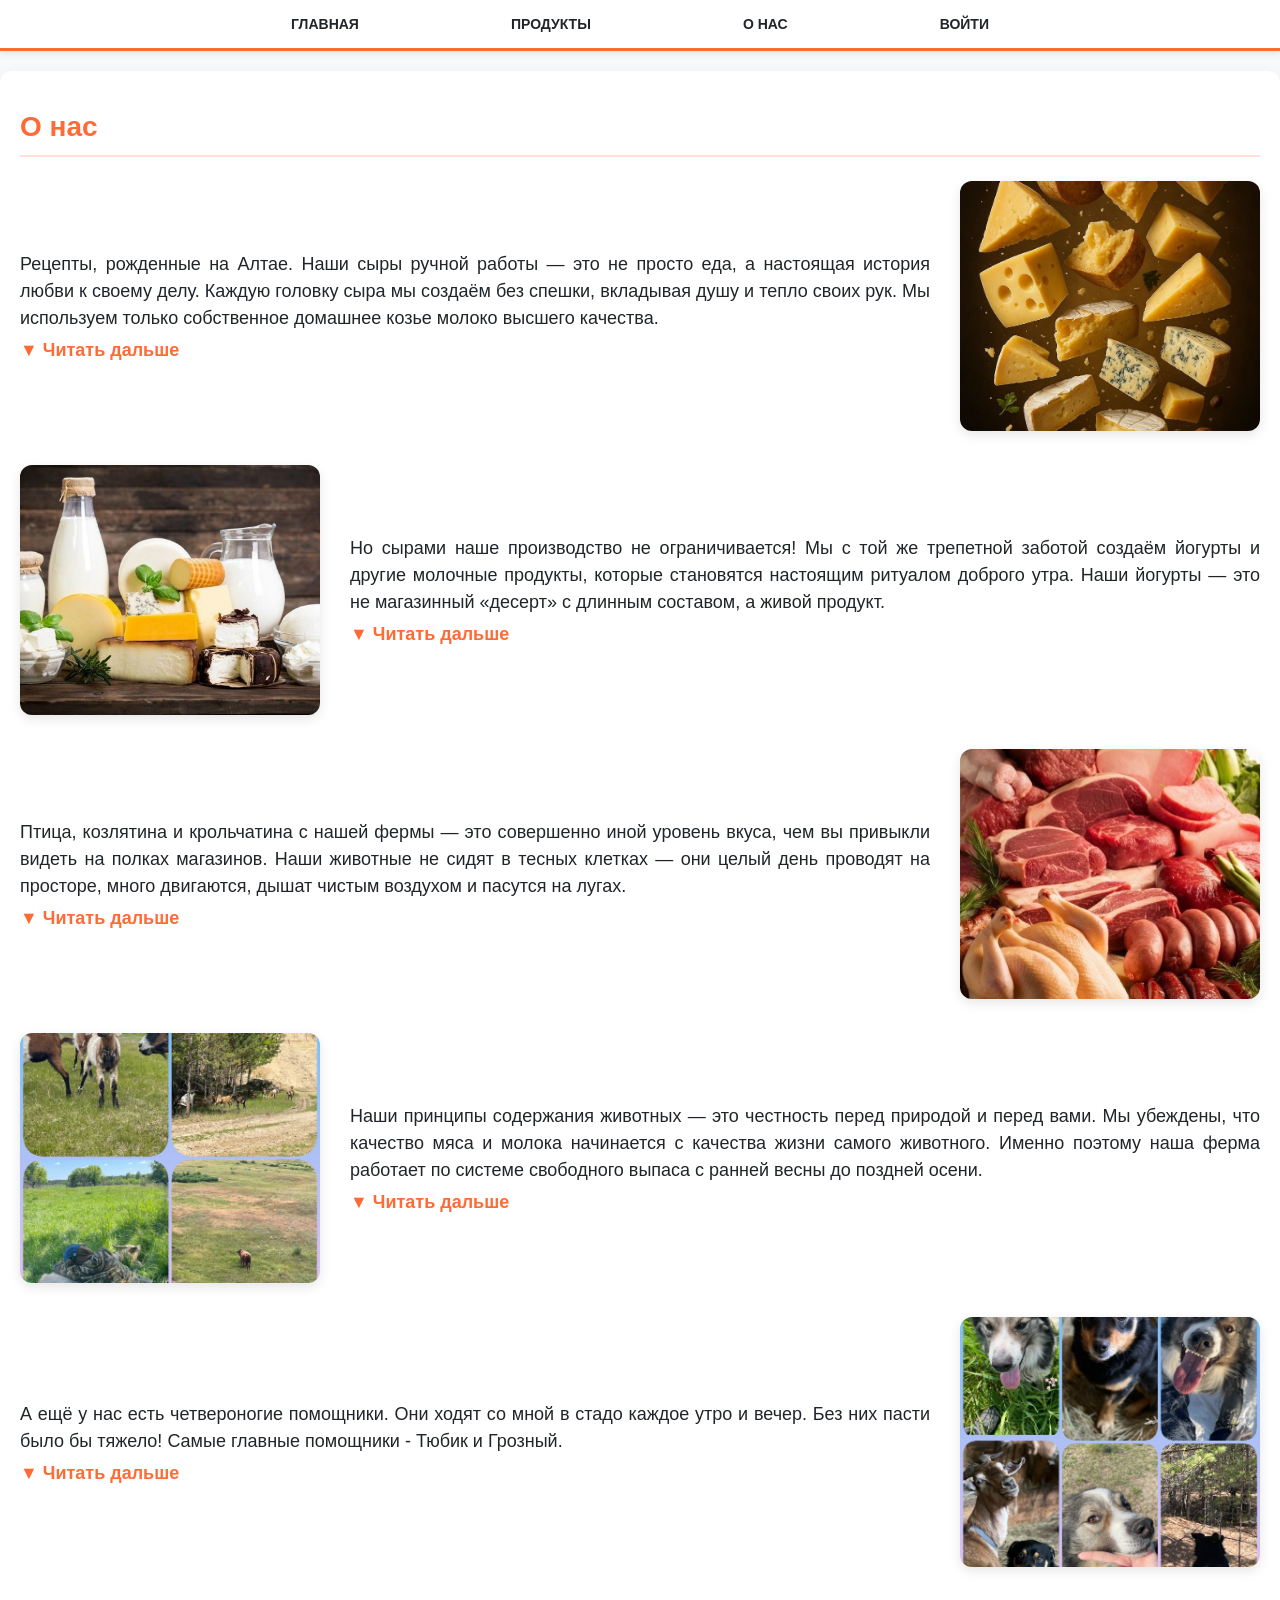
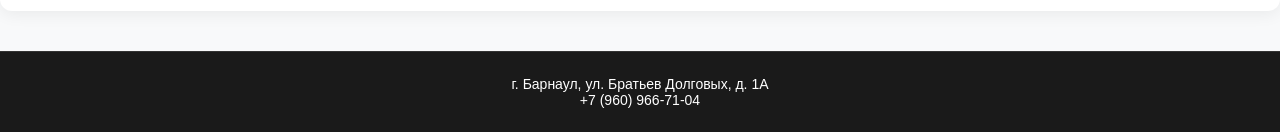
==== about.html @ 252f837a "Add files via upload" ====
<!doctype html>
<html lang="ru">
  <head>
    <meta charset="UTF-8" />
    <meta name="viewport" content="width=device-width, initial-scale=1.0" />
    <title>О нас</title>
    <link rel="stylesheet" href="css/style.css" />
  </head>
  <body>
    <header>
      <div id="menu-container"></div>
    </header>

    <div
      class="content about-section"
      style="
        margin-top: 20px;
        max-width: 1500px;
        margin-left: auto;
        margin-right: auto;
      "
    >
      <h2>О нас</h2>
      <div class="about-lines">
        <div class="about-line">
          <div class="about-text">
            <div class="expand-wrapper">
              <p
                class="expand-text"
                data-short="Рецепты, рожденные на Алтае. Наши сыры ручной работы — это не просто еда, а настоящая история любви к своему делу. Каждую головку сыра мы создаём без спешки, вкладывая душу и тепло своих рук. Мы используем только собственное домашнее козье молоко высшего качества."
                data-full="Рецепты, рожденные на Алтае. Наши сыры ручной работы — это не просто еда, а настоящая история любви к своему делу. Каждую головку сыра мы создаём без спешки, вкладывая душу и тепло своих рук. Мы используем только собственное домашнее козье молоко высшего качества. В наших сырах вы никогда не найдете консервантов, стабилизаторов, загустителей и искусственных красителей. Вообще ничего лишнего. Только самые натуральные ингредиенты, наша безграничная любовь к своему ремеслу и, конечно, терпение, ведь настоящий сыр не терпит суеты. Попробовав наш сыр всего один раз, вы запомните этот яркий, чистый вкус навсегда. Вы сможете отличить его от любого магазинного аналога даже с закрытыми глазами."
              >
                <span class="text-content"></span>
              </p>
              <span class="expand-link">▼ Читать дальше</span>
            </div>
          </div>
          <div class="about-image">
            <img src="img/about1.jpg" alt="Ферма" />
          </div>
        </div>

        <div class="about-line">
          <div class="about-text">
            <div class="expand-wrapper">
              <p
                class="expand-text"
                data-short="Но сырами наше производство не ограничивается! Мы с той же трепетной заботой создаём йогурты и другие молочные продукты, которые становятся настоящим ритуалом доброго утра. Наши йогурты — это не магазинный «десерт» с длинным составом, а живой продукт."
                data-full="Но сырами наше производство не ограничивается! Мы с той же трепетной заботой создаём йогурты и другие молочные продукты, которые становятся настоящим ритуалом доброго утра. Наши йогурты — это не магазинный «десерт» с длинным составом, а живой продукт. Мы не добавляем искусственных ароматизаторов или сахарозаменителей. Только натуральные закваски, которые дарят йогурту нежную, бархатистую текстуру и чистый сливочный вкус, знакомый с детства. Это идеальный завтрак для всей семьи: полезный, сытный и безопасный даже для самых маленьких. Он даёт энергию на целый день, не нагружая желудок. Начните своё утро с нас — и вы почувствуете разницу между «просто едой» и настоящей заботой о близких."
              >
                <span class="text-content"></span>
              </p>
              <span class="expand-link">▼ Читать дальше</span>
            </div>
          </div>
          <div class="about-image">
            <img src="img/about3.jpg" alt="Козы" />
          </div>
        </div>

        <div class="about-line">
          <div class="about-text">
            <div class="expand-wrapper">
              <p
                class="expand-text"
                data-short="Птица, козлятина и крольчатина с нашей фермы — это совершенно иной уровень вкуса, чем вы привыкли видеть на полках магазинов. Наши животные не сидят в тесных клетках — они целый день проводят на просторе, много двигаются, дышат чистым воздухом и пасутся на лугах."
                data-full="Птица, козлятина и крольчатина с нашей фермы — это совершенно иной уровень вкуса, чем вы привыкли видеть на полках магазинов. Наши животные не сидят в тесных клетках — они целый день проводят на просторе, много двигаются, дышат чистым воздухом и пасутся на лугах. Никаких гормонов роста, никаких кормовых добавок сомнительного происхождения. Только чистая природа и ежедневный уход. Именно такой образ жизни делает мясо невероятно мягким, сочным и ароматным, без специфического запаха, который часто отпугивает от покупной козлятины или кролика. Из нашего мяса получается идеальный шашлык — он не становится жёстким даже на углях, наваристый золотистый бульон с насыщенным вкусом и домашняя тушёнка, которая тает во рту. Мы ценим ваше время и предпочтения, поэтому разделываем тушу строго под ваш заказ: вы можете получить её целиком, разрубленную на крупные куски для казана, на аккуратные стейки или в виде фарша для котлет. Достаточно позвонить нам заранее — и мы подготовим заказ к определённому часу. Вы сможете забрать мясо лично, приехав на ферму, или заказать доставку с комфортом. Попробовав наше мясо один раз, вы больше не захотите покупать мясные полуфабрикаты в супермаркете — разница слишком очевидна."
              >
                <span class="text-content"></span>
              </p>
              <span class="expand-link">▼ Читать дальше</span>
            </div>
          </div>
          <div class="about-image">
            <img src="img/about2.jpg" alt="Овцы" />
          </div>
        </div>

        <div class="about-line">
          <div class="about-text">
            <div class="expand-wrapper">
              <p
                class="expand-text"
                data-short="Наши принципы содержания животных — это честность перед природой и перед вами. Мы убеждены, что качество мяса и молока начинается с качества жизни самого животного. Именно поэтому наша ферма работает по системе свободного выпаса с ранней весны до поздней осени."
                data-full="Наши принципы содержания животных — это честность перед природой и перед вами. Мы убеждены, что качество мяса и молока начинается с качества жизни самого животного. Именно поэтому наша ферма работает по системе свободного выпаса с ранней весны до поздней осени. В тёплое время года стадо проводит на пастбищах по 8–10 часов в день, постоянно двигаясь, общаясь, выбирая самые сочные травы. Зимой, конечно, животные находятся в тёплых помещениях с мягкой соломенной подстилкой. Рацион у наших подопечных полностью натуральный и сбалансированный. Мы сами заготавливаем сено и составляем меню для каждого вида животных отдельно. И знаете, зачем мы так стараемся? Потому что стресс, голод, страх и болезни меняют химический состав мяса и молока — они становятся жёсткими, кислыми или приобретают неприятный привкус. А мы хотим, чтобы вы чувствовали только радость от нашей еды. Каждый стейк, каждый стакан молока, каждая баночка йогурта — это отражение спокойной, сытой и здоровой жизни наших подопечных. Мы гордимся тем, что можем назвать себя не просто производителями, а хранителями настоящего деревенского уклада, где человек и животное существуют в гармонии."
              >
                <span class="text-content"></span>
              </p>
              <span class="expand-link">▼ Читать дальше</span>
            </div>
          </div>
          <div class="about-image">
            <img src="img/about4.jpg" alt="Свиньи" />
          </div>
        </div>

        <div class="about-line">
          <div class="about-text">
            <div class="expand-wrapper">
              <p
                class="expand-text"
                data-short="А ещё у нас есть четвероногие помощники. Они ходят со мной в стадо каждое утро и вечер. Без них пасти было бы тяжело! Самые главные помощники - Тюбик и Грозный."
                data-full="А ещё у нас есть четвероногие помощники. Они ходят со мной в стадо каждое утро и вечер. Без них пасти было бы тяжело! Самые главные помощники - Тюбик и Грозный. Днём они следят, чтобы никто не отбился, а ночью охраняют хозяйство. Гости сначала боятся их лая, а потом уходят, обнимаясь - они очень ласковые."
              >
                <span class="text-content"></span>
              </p>
              <span class="expand-link">▼ Читать дальше</span>
            </div>
          </div>
          <div class="about-image">
            <img src="img/about5.jpg" alt="Продукты" />
          </div>
        </div>
      </div>
    </div>

    <footer>
      <p>
        г. Барнаул, ул. Братьев Долговых, д. 1А <br />
        +7 (960) 966-71-04
      </p>
    </footer>

    <script src="js/script.js"></script>
  </body>
</html>
---- css/style.css ----
/* ===== Глобальные переменные и сброс ===== */
:root {
  --primary: #ff6b35;
  --primary-light: #ffe0d6;
  --primary-dark: #e65100;
  --secondary: #0096c7;
  --bg-light: #f8f9fa;
  --text-dark: #212529;
  --text-muted: #6c757d;
  --border: #dee2e6;
  --shadow: 0 2px 8px rgba(0, 0, 0, 0.1);
}

* {
  box-sizing: border-box;
  margin: 0;
  padding: 0;
}

body {
  font-family: "Montserrat", sans-serif;
  background-color: var(--bg-light);
  color: var(--text-dark);
  display: flex;
  flex-direction: column;
  min-height: 100vh;
}

/* ===== Шапка и меню ===== */
header {
  background: #ffffff;
  border-bottom: 3px solid var(--primary);
  box-shadow: var(--shadow);
  padding: 15px 0;
  position: sticky;
  top: 0;
  z-index: 1000;
}

nav ul {
  list-style: none;
  display: flex;
  justify-content: center;
  gap: 120px;
  margin: 0;
  padding: 0;
  flex-wrap: wrap;
}

nav a {
  text-decoration: none;
  color: var(--text-dark);
  font-weight: 600;
  text-transform: uppercase;
  font-size: 14px;
  padding: 8px 16px;
  border-radius: 24px;
  transition:
    background 0.2s,
    color 0.2s;
}

nav a:hover {
  background: var(--primary-light);
  color: var(--primary-dark);
}

.admin-link {
  color: var(--secondary) !important;
}

/* ===== Контент ===== */
.content {
  max-width: 1600px;
  margin: 20px auto 0;
  padding: 40px 20px;
  background: #ffffff;
  border-radius: 12px;
  box-shadow: 0 4px 16px rgba(0, 0, 0, 0.06);
  flex: 1;
  width: 100%;
}

h2 {
  color: var(--primary);
  border-bottom: 2px solid var(--primary-light);
  padding-bottom: 12px;
  margin-bottom: 24px;
  font-size: 28px;
}

h3 {
  margin: 20px 0 10px;
  color: var(--primary-dark);
}

.small-text {
  font-size: 13px;
  color: var(--text-muted);
  line-height: 1.5;
}

/* ===== Герой ===== */
.hero {
  position: relative;
  width: 100%;
  height: 480px;
  background-image: url("../img/index.png");
  background-size: cover;
  background-position: center;
  background-attachment: fixed;
  overflow: hidden;
  margin-bottom: 20px;
}

.hero-overlay {
  position: absolute;
  top: 0;
  left: 0;
  right: 0;
  bottom: 0;
  background: linear-gradient(
    135deg,
    rgba(0, 0, 0, 0.7) 0%,
    rgba(0, 0, 0, 0.3) 60%,
    transparent 100%
  );
  z-index: 1;
}

.hero-content {
  position: relative;
  z-index: 2;
  display: flex;
  justify-content: center;
  align-items: center;
  height: 100%;
  text-align: center;
  color: #fff;
}

.hero-title h1 {
  font-size: 2.6rem;
  font-weight: 700;
  margin-bottom: 10px;
  text-shadow: 0 2px 6px rgba(0, 0, 0, 0.7);
}

/* ===== Кнопки ===== */
.buy-ticket-btn,
.btn-primary {
  background: var(--primary);
  color: #fff;
  border: none;
  padding: 10px 24px;
  border-radius: 30px;
  cursor: pointer;
  font-weight: 600;
  transition:
    background 0.2s,
    box-shadow 0.2s,
    transform 0.1s;
  text-decoration: none;
  display: inline-block;
  font-size: 16px;
}

.buy-ticket-btn:hover,
.btn-primary:hover {
  background: var(--primary-dark);
  box-shadow: 0 6px 12px rgba(255, 107, 53, 0.4);
  transform: translateY(-1px);
}

/* ===== Формы (стили из log.css) ===== */
.container-auth {
  display: flex;
  justify-content: center;
  align-items: center;
  min-height: 80vh;
}

.reg {
  max-width: 500px;
  width: 100%;
  padding: 20px;
  background: #f9f9f9;
  border: 2px solid var(--primary);
  border-radius: 5px;
  animation: fade-in 0.5s ease-in-out;
}

@keyframes fade-in {
  from {
    opacity: 0;
    transform: translateX(-20px);
  }
  to {
    opacity: 1;
    transform: translateX(0);
  }
}

.reg h3 {
  font-size: 24px;
  font-weight: bold;
  margin-bottom: 20px;
  color: var(--primary);
}

.form-label {
  font-weight: bold;
  margin-bottom: 5px;
  color: var(--primary);
  display: block;
}

.form-control {
  width: 95%;
  height: 30px;
  padding: 10px;
  font-size: 16px;
  border: 1px solid var(--primary);
  border-radius: 5px;
  margin-bottom: 15px;
}

.form-text {
  font-size: 12px;
  color: #666;
  margin-bottom: 10px;
}

/* ===== Таблицы ===== */
.products-table,
.orders-table {
  width: 100%;
  border-collapse: collapse;
  margin-top: 20px;
  border-radius: 12px;
  overflow: hidden;
  box-shadow: 0 4px 12px rgba(0, 0, 0, 0.06);
}

.products-table thead th,
.orders-table th {
  background-color: var(--primary);
  color: #fff;
  padding: 14px 12px;
  font-weight: 600;
  text-align: left;
  font-size: 0.9rem;
  text-transform: uppercase;
  letter-spacing: 0.8px;
}

.products-table tbody tr,
.orders-table tr {
  border-bottom: 1px solid var(--border);
  transition: background 0.2s;
}

.products-table tbody tr:hover,
.orders-table tr:hover {
  background-color: var(--primary-light);
}

.products-table td,
.orders-table td {
  padding: 14px 12px;
  vertical-align: top;
}

.product-thumb {
  width: 90px;
  object-fit: cover;
  border-radius: 8px;
  border: 1px solid #dee2e6;
  box-shadow: 0 2px 4px rgba(0, 0, 0, 0.1);
}

/* ===== Сетка товаров ===== */
.product-grid {
  display: grid;
  grid-template-columns: repeat(3, 1fr);
  gap: 20px;
  max-width: 1200px;
  margin: 0 auto;
}

.product-card {
  border: 1px solid #dee2e6;
  border-radius: 8px;
  background: #fff;
  padding: 10px;
  display: flex;
  flex-direction: column;
}

.product-card-image img {
  width: 100%;
  height: 200px;
  object-fit: cover;
  border-radius: 8px;
}

.product-card-info {
  margin-top: 10px;
}

/* ===== Блок «О нас» ===== */
.about-section {
  max-width: 1100px;
  margin: 0 auto;
}

.about-lines {
  display: flex;
  flex-direction: column;
  gap: 30px;
}

.about-line {
  display: flex;
  gap: 30px;
  align-items: center;
}

.about-line:nth-child(even) {
  flex-direction: row-reverse;
}

.about-text {
  flex: 1;
  font-size: 18px;
  line-height: 1.6;
  text-align: justify;
}

.about-image {
  flex: 0 0 300px;
}

.about-image img {
  width: 100%;
  height: 250px;
  object-fit: cover;
  border-radius: 12px;
  box-shadow: 0 4px 12px rgba(0, 0, 0, 0.1);
}

.expand-wrapper .expand-link {
  cursor: pointer;
  color: var(--primary);
  font-weight: 600;
  user-select: none;
  display: block;
  margin-top: 4px;
}

.expand-text {
  position: relative;
  overflow: hidden;
  max-height: 4.5em;
  line-height: 1.5;
  transition: max-height 0.3s ease;
}

.expand-text.open {
  max-height: none;
}

/* ===== Каталог (линейный список) ===== */
.product-item {
  display: flex;
  gap: 50px;
  align-items: flex-start;
  padding: 15px 0;
  border-bottom: 1px solid #ccc;
}

.product-item .product-image img {
  width: 400px;
  height: 200px;
  object-fit: cover;
  border-radius: 5px;
}

.product-item .product-details-text h3 {
  margin: 0 0 10px;
}

.product-item .product-action-block {
  text-align: right;
  min-width: 150px;
}

.price-info {
  font-size: 1.2em;
  font-weight: bold;
  margin-bottom: 10px;
  color: #d32f2f;
}

/* ===== Личный кабинет ===== */
.lk-scroll-container {
  max-height: 450px;
  overflow-y: auto;
  padding-right: 8px;
  border: 1px solid #dee2e6;
  border-radius: 8px;
  padding: 10px;
}

.lk-scroll-content {
  margin-bottom: 10px;
}

/* ===== Фильтр ===== */
.filter-form {
  display: flex;
  gap: 12px;
  flex-wrap: wrap;
  align-items: flex-end;
  margin-bottom: 20px;
}

.filter-form select,
.filter-form input {
  padding: 6px 10px;
  border-radius: 6px;
  border: 1px solid var(--border);
  font-size: 14px;
}

/* ===== Футер ===== */
footer {
  background: #1a1a1a;
  color: white;
  padding: 24px 0;
  text-align: center;
  margin-top: 40px;
  border-top: 1px solid #333;
}

footer p {
  margin: 0;
  font-size: 14px;
}

/* ===== Адаптивность ===== */
@media (max-width: 768px) {
  .product-grid {
    grid-template-columns: 1fr 1fr;
  }
  .about-line {
    flex-direction: column !important;
  }
  .product-item {
    flex-direction: column;
    align-items: center;
    text-align: center;
  }
  .product-item .product-image img {
    width: 100%;
    height: auto;
  }
  nav ul {
    gap: 20px;
  }
  .hero {
    height: 300px;
  }
  .hero-title h1 {
    font-size: 1.8rem;
  }
}
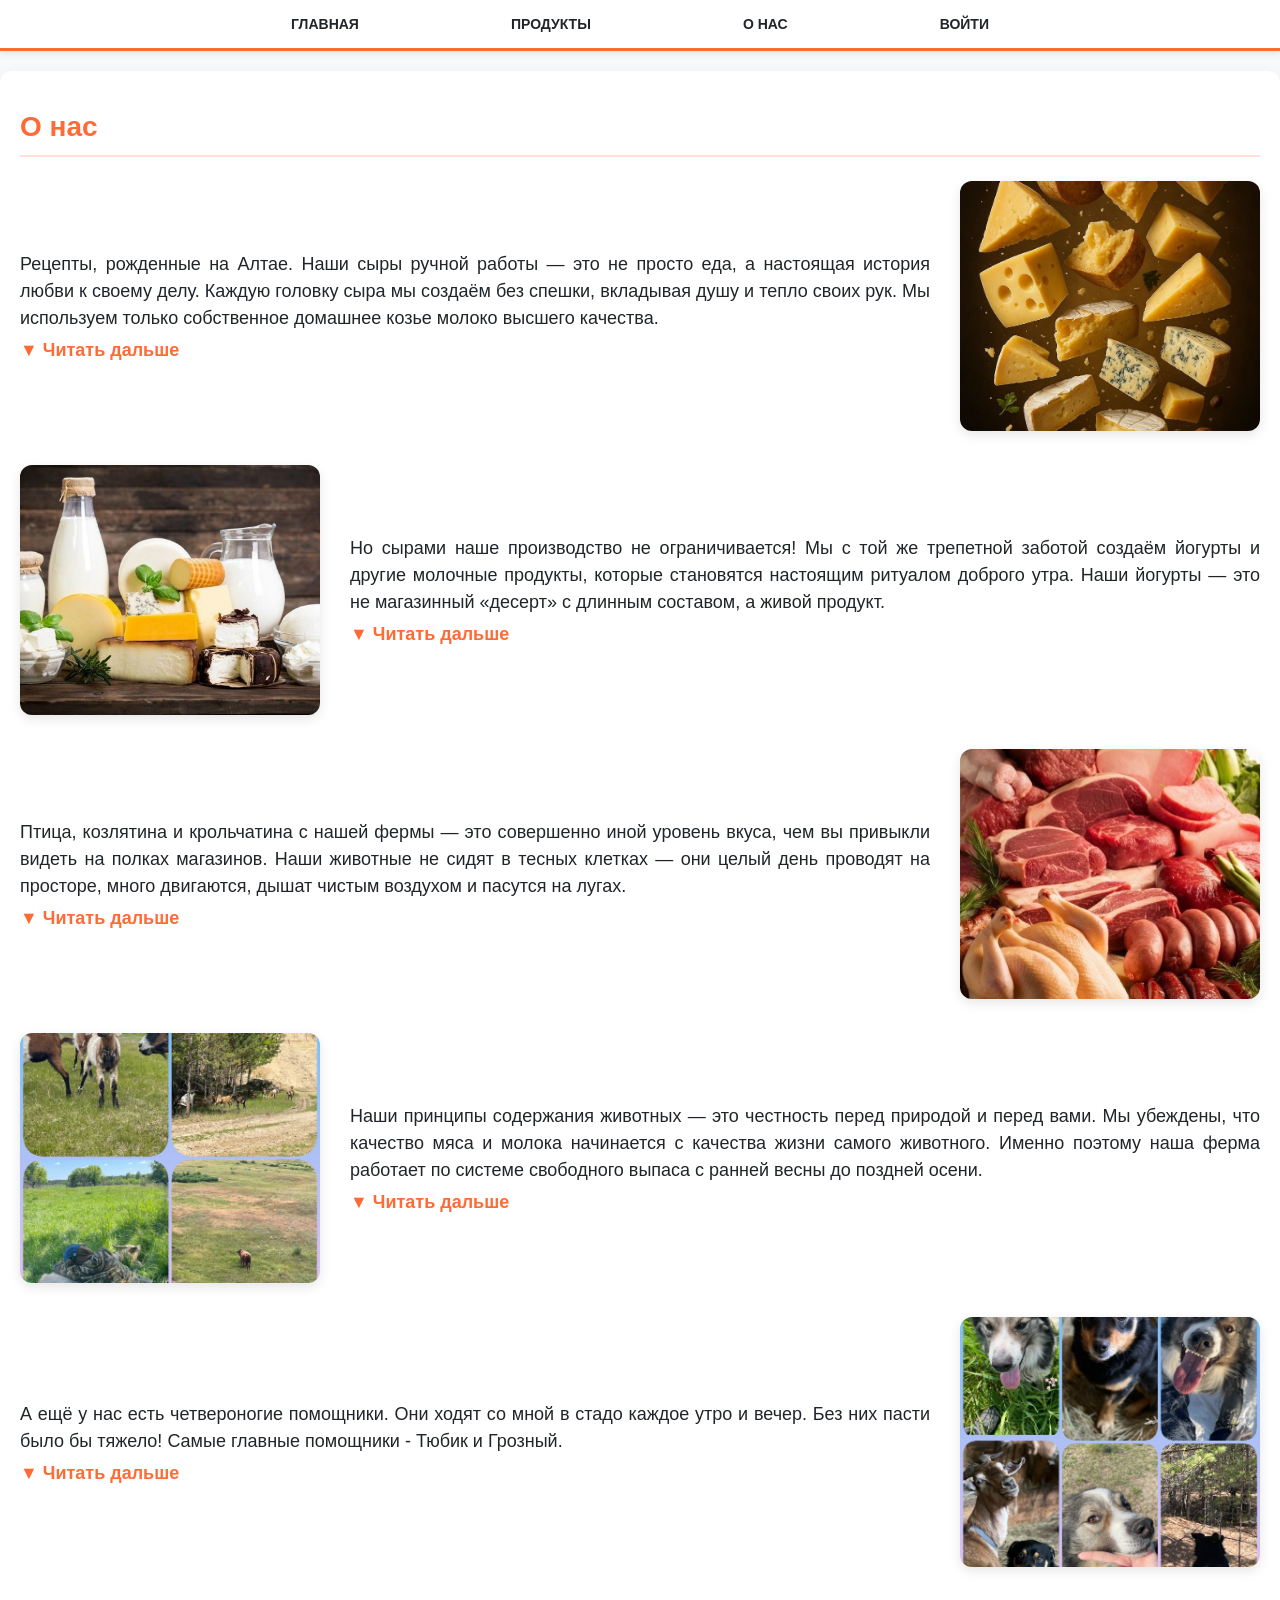
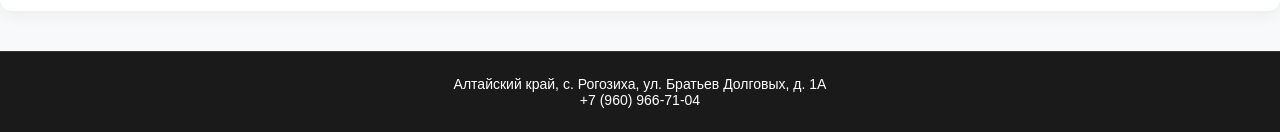
==== commit 230514b2: "Update about.html" ====
--- a/about.html
+++ b/about.html
@@ -116,7 +116,7 @@
 
     <footer>
       <p>
-        г. Барнаул, ул. Братьев Долговых, д. 1А <br />
+        Алтайский край, с. Рогозиха, ул. Братьев Долговых, д. 1А <br />
         +7 (960) 966-71-04
       </p>
     </footer>
